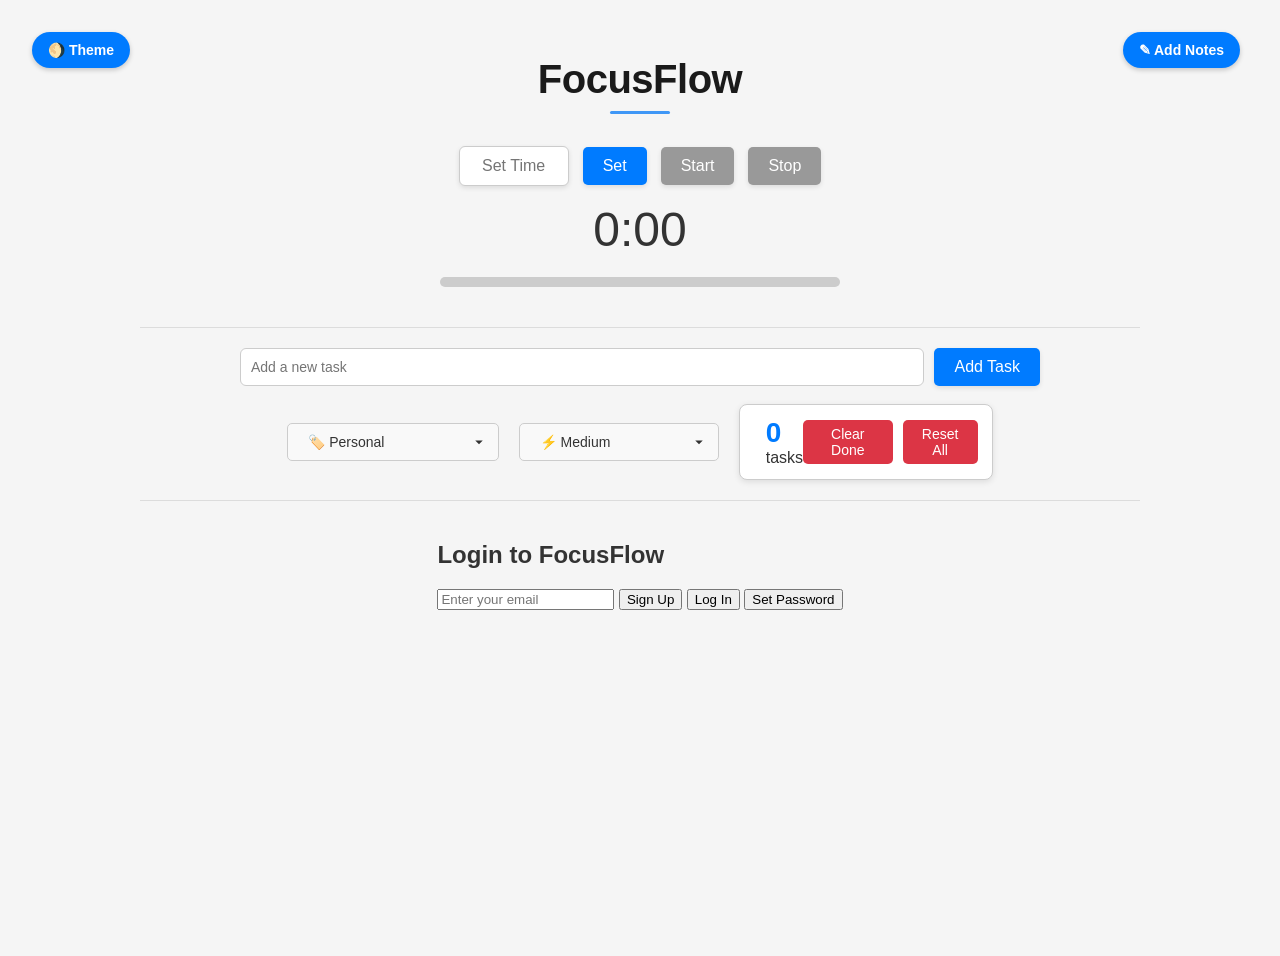
==== root/index.html @ 0ebc21f9 "Fix paths for CSS and JS files to relative paths" ====
<!DOCTYPE html>
<html lang="en">
<head>
  <meta charset="UTF-8" />
  <meta name="viewport" content="width=device-width, initial-scale=1" />
  <title>FocusFlow – Task Timer with Notes & Priorities</title>
  <script type="module" src="/js/script.js"></script>
  <link rel="stylesheet" href="/styles/styles.css" />

</head>
<body>
  <button id="themeToggle" class="theme-toggle-button" aria-pressed="false">🌖 Theme</button>

  <div id="mainContent">
    <h1>FocusFlow</h1>

    <div class="timer-controls">
      <input type="number" id="timeInput" class="input" min="1" placeholder="Set Time" autocomplete="off" />
      <button id="setButton" class="button">Set</button>
      <button id="startButton" class="button" disabled>Start</button>
      <button id="stopButton" class="button" disabled>Stop</button>
    </div>

    <div id="timer">0:00</div>
    <div id="timerBarContainer">
      <div id="timerBar"></div>
    </div>

    <hr class="custom-hr" />

    <div class="task-input-container">
      <label for="taskInput" class="sr-only">Add a new task</label>
      <input type="text" id="taskInput" placeholder="Add a new task" aria-label="Task Name" />
      <button id="addTaskButton" class="button">Add Task</button>
    </div>

    <div class="task-control-row">
      <select class="select-box category-select" id="categorySelect">
        <option value="Work">🏷️ Work</option>
        <option value="Personal" selected>🏷️ Personal</option>
        <option value="Health">🏷️ Health</option>
        <option value="__custom__">Add New Category…</option>
      </select>

      <select class="select-box priority-select" id="prioritySelect">
        <option value="Low">⚡ Low</option>
        <option value="Medium" selected>⚡ Medium</option>
        <option value="High">⚡ High</option>
        <option value="__custom__">Add New Priority…</option>
      </select>

      <div id="taskCountToday" class="task-counter-line">
        <div class="task-counter-content">
          <div class="counter-text">
            <span class="count">0</span>
            <span class="label">tasks</span> </div>
          <div class="task-actions">
            <button id="clearFinishedBtn" class="reset-button">Clear Done</button> <button id="resetCountBtn" class="reset-button">Reset All</button> </div>
        </div>
      </div>
    </div>

    <hr class="custom-hr" />

    <button id="toggleNotes" class="notes-toggle">✎ Add Notes</button>

    <button id="undoResetBtn" class="undo-button" style="display: none;">Undo Reset</button>
  </div>

  <div id="auth-section">
    <h2>Login to FocusFlow</h2>
<input type="email" id="resetEmailInput" placeholder="Enter your email" />
    <button id="signUpBtn">Sign Up</button>
    <button id="signInBtn">Log In</button>
    <button id="sendResetEmailBtn">Set Password</button>
  </div>

  <div id="app-section" style="display:none;">
    <h2>Welcome to FocusFlow!</h2>
    <button id="logoutBtn">Logout</button>
    <ul id="taskList"></ul> </div>

  <div id="notesSidebar" class="notes-sidebar">
    <div class="notes-header">
      <h2>🗒️ Notes</h2>
      <button id="closeNotes" class="close-button">✖</button>
    </div>
    <div class="notes-body">
      <textarea id="notesArea" placeholder="Write your notes here..."></textarea>
      <div id="renderedNotes" class="markdown-output"></div>
    </div>
    <button id="resetNotesBtn" class="reset-notes-button">Reset Notes</button>
  </div>


</body>
</html>
---- styles/styles.css ----
:root {
  --bg: #f5f5f5;
  --fg: #333;
  --card-bg: #fff;
  --border: #ccc;
  --button-bg: #007bff;
  --button-fg: #fff;
  --input-bg: #fff;
  --select-bg: #f9f9f9;
}

body[data-theme="dark"] {
  --bg: #121212;
  --fg: #e0e0e0;
  --card-bg: #1e1e1e;
  --border: #444;
  --button-bg: #007bff;
  --button-fg: #fff;
  --input-bg: #1e1e1e;
  --select-bg: #2a2a2a;
}

/* CSS Reset and Base Setup */
body {
  display: flex;
  flex-direction: column;
  justify-content: flex-start;
  align-items: center;
  text-align: left;
  height: 100vh;
  padding: 20px;
  background-color: var(--bg);
  font-family: Arial, sans-serif;
  color: var(--fg);
}

/* Timer */
#timer {
  font-size: 48px;
  color: var(--fg); /* ✅ Replace this */
  margin-bottom: 20px;
}

#timer.active {
  opacity: 1;
  height: auto;
  pointer-events: auto;
}
#timerBarContainer {
  width: 100%;
  max-width: 400px;
  height: 10px;
  background-color: var(--border);
  border-radius: 5px;
  margin-bottom: 20px;
  overflow: hidden;
}

#timerBar {
  height: 100%;
  width: 0%;

    background-color:var(--button-bg);
  transition: width 1s linear;
}

/* Input Containers */
.task-input-container {
  display: flex;
  width: 100%;
  max-width: 800px; /* Optional max width */
  gap: 10px;
  align-items: center;
  margin-bottom: 10px;
}
.task-input-container input[type="text"] {
background-color: var(--input-bg);
  color: var(--fg);
  border: 1px solid var(--border);

  flex: 1;
  min-width: 0;
}
.task-input-container button {
  flex-shrink: 0;
}
.input-container,
.button-container {
  display: flex;
  width: 100%;
  max-width: 400px; /* Optional max width */
  gap: 10px;
  align-items: center;
  margin-bottom: 10px;
    justify-content: center;
}
.select-box:hover {
  background-color: var(--input-bg);
  border-color: var(--border);
}
.timer-controls {
  display: flex;
  gap: 14px;          /* space between input and buttons */
  align-items: center;
  margin-bottom: 1rem;
  margin-top: 1rem;
}

.timer-controls .input {
  width: 80px;       /* or whatever width you prefer for input */
  padding: 10px 14px;
  font-size: 1rem;
  border-radius: 6px;
  border: 1px solid #ccc;
}

/* Inputs and Buttons */
.input,
.button {
  padding: 10px 20px;
  font-size: 16px;
  border-radius: 5px;
  box-shadow: 0 2px 5px rgba(0, 0, 0, 0.1);
  transition: background-color 0.3s ease;
}

.input {
  background-color: var(--input-bg);
    color: var(--fg);
  border: 1px solid var(--border);
  width: 100px;
  text-align: center;
}


.button {
  border: none;
  color: var(--button-fg);
  background-color: var(--button-bg);
  cursor: pointer;
}

.button:disabled {
  background-color: #999;
  cursor: default;
}

.button:hover {
  background-color: #4aa2ff;
  border-color: #999;
}
/* Task Input */
#taskInput {
  flex-grow: 1;
  padding: 10px;
  font-size: 14px;
  border: 1px solid #ccc;
  width: 80%;
  text-align: left;
  border-radius: 6px;
}

/* Task List */
#taskList {
  width: 100%;
  max-width: 900px;
  list-style: none;
  padding: 0;
  margin: 0;
}

#taskList li {
  background: var(--card-bg);
    color: var(--fg);
  flex-wrap: wrap;
  padding-top: 0px;
  padding-bottom: 0px;
  padding-left: 10px;
  padding-right: 10px;
  margin-bottom: 8px;
  border-radius: 5px;
  display: flex;
  align-items: center;
  gap: 10px;
  box-shadow: 0 1px 3px rgba(0,0,0,0.1);
    transition: all 0.2s ease-in-out;
}
#taskList input[type="checkbox"] {
  accent-color: #007bff; /* Green for completed tasks */
}

#taskList li.finished {
  background-color: rgba(0, 0, 0, 0.05); /* Light gray in light mode */
  opacity: 0.6;
}

body[data-theme="dark"] #taskList li.finished {
  background-color: rgba(255, 255, 255, 0.08); /* Slightly lighter for dark mode */
  opacity: 0.5;
}

#taskList li.finished span.task-text {
  text-decoration: line-through;
  color: #666;
}

.task-text {
  flex: 1;
   flex-basis: 20%;
  flex-grow: 1;
  flex-shrink: 1;
  min-width: 0;
    line-height: 1.5;
  overflow-wrap: break-word;
  word-break: break-word;
  white-space: normal;
}

#taskList li:not(.finished):hover {
  box-shadow: 0 0 8px rgba(74, 162, 255, 0.4);
  transition: all 0.2s ease;
  z-index: 1;
  position: relative;
}

body[data-theme="dark"] #taskList li:not(.finished):hover {
  background-color: #2a2a2a;
  box-shadow: 0 0 8px rgba(74, 162, 255, 0.4);
}

/* Task Buttons */
.delete-button {
  background: #dc3545;
  border: none;
  color: white;
  padding: 5px 10px;
  border-radius: 3px;
  cursor: pointer;
}

.delete-button:hover {
  background: #b02a37;
}

.task-timer {
  min-width: 48px;
  padding: 4px 10px;
  font-family: monospace;
  font-size: 12px;
  text-align: center;
  background-color: var(--background, #f0f0f0);
  border: 1px solid var(--select-bg, #ccc);
  border-radius: 12px;
  color: var(--text-color, #333);
}
[data-theme="dark"] .task-timer {
  background-color: #222;
  border-color: #303030;
  color: #ddd;
}


.timer-button {
  background: #28a745;
  border: none;
  color: white;
  padding: 5px 10px;
  border-radius: 3px;
  cursor: pointer;
}

.timer-button.stop {
  background: #ffc107;
  color: black;
}

.timer-button:disabled {
  background: #ccc;
  cursor: default;
}


/* Drag & Drop */
#taskList li.dragging {
  opacity: 0.5;
}

#taskList li.dragover {
  border-top: 2px solid #007bff;
}

/* Notes Toggle */  
.notes-toggle {
  position: fixed;
  top: 20px;
  right: 20px;
  z-index: 1001;
  padding: 10px 16px;
  font-size: 14px;
    font-weight: bold;
  background-color: var(--button-bg);
  color: var(--button-fg);
  border: none;
  border-radius: 20px;
  cursor: pointer;
  margin-right: 20px;
  margin-top: 12px;
    box-shadow: 0 2px 5px rgba(0, 0, 0, 0.2);
      transition: background-color 0.3s ease, color 0.3s ease, transform 0.1s ease;
}
  .notes-toggle:hover {
    background-color: #4aa2ff;
    transform: scale(1.05);
  }

.notes-toggle:active {
  transform: scale(0.97);
}


/* Notes Sidebar */
.notes-sidebar {
  position: fixed;
  top: 0;
  right: -100%;
  width: 350px;
  max-width: 100%;
  height: 95%;
  background: var(--card-bg);
  box-shadow: -2px 0 8px rgba(0, 0, 0, 0.2);
  transition: right 0.3s ease-in-out;
  z-index: 1000;
  padding: 20px;
  display: flex;
    border-radius: 20px 0px 0px 20px;
  flex-direction: column;
  overflow-y: auto;
    color: var(--fg);
}

.notes-sidebar.open {
  right: 0;
}

.notes-header {
  display: flex;
  justify-content: space-between;
  align-items: center;
  margin-bottom: 10px;
  padding-left: 10px;
}

.close-button {
  background: none;
  border: none;
  font-size: 20px;
  cursor: pointer;
  padding: 0;
  color: #888;
  transition: color 0.2s ease;
  margin-right: 1.5rem;
}
.close-button:hover,
.close-button:focus {
  color: #ff3b3b; /* bright red to indicate close */
  outline: none;
  
}

.notes-body {
  display: flex;
  flex-direction: column;
  height: 100%;
  gap: 10px;
  justify-content: space-between;
  flex-grow: 1;
}

#notesArea {
  height: 100%;
  width: 95%;
  resize: vertical;
  padding: 10px;
  font-size: 14px;
  border-radius: 5px;
  border: 1px solid var(--border);
  font-family: sans-serif;
  box-sizing: border-box;
    background-color: var(--input-bg);
      color: var(--fg);
}

.reset-notes-button {
  align-self: center;
  background-color: #dc3545;
  color: white;
  border: none;
  padding: 8px 14px;
  font-size: 14px;
  border-radius: 5px;
  cursor: pointer;
  transition: background-color 0.2s ease;
  margin-top: 10px;
  margin-bottom: 5px;
  max-width: 150px;
}

.reset-notes-button:hover {
  background-color: #b02a37;
}


.task-counter-content .count {
  font-size: 28px;
  font-weight: bold;
  color: var(--button-bg);
  min-width: 30px;
}

.task-counter-content .label {
  font-size: 16px;
  color: var(--fg);
}

.reset-button {
  background-color: #dc3545;
  border: none;
  color: white;
  padding: 6px 12px;
  font-size: 14px;
  border-radius: 5px;
  cursor: pointer;
  transition: background-color 0.2s ease;
}

.reset-button:hover {
  background-color: #b02a37;
}

.undo-button {
  background-color: #ffc107;
  border: none;
  color: #333;
  padding: 6px 12px;
  font-size: 14px;
  border-radius: 5px;
  margin-top: 10px;
  cursor: pointer;
  transition: background-color 0.2s ease;
  margin-top: 10px;
}

.undo-button:hover {
  background-color: #e0a800;
}

#mainContent {
  width: 90%;
  margin: 0 auto;
  transition: transform 0.3s ease;
  display: flex;
  flex-direction: column;
  align-items: center;
}

body.notes-open #mainContent {
  transform: translateX(-200px);
}

.edit-button {
  background: none;
  border: none;
  color: #007bff;
  font-size: 14px;         /* slightly bigger for better click/tap */
  cursor: pointer;
  padding: 4px 2px;        /* balanced padding for clickable area */
  border-radius: 4px;      /* subtle rounding for better look */
  transition: background-color 0.2s ease;
}

.edit-button:hover,
.edit-button:focus {
  background-color: rgba(0, 123, 255, 0.1);
  outline: none;           /* remove default outline */
}

.edit-button:focus-visible {
  outline: 2px solid #007bff; /* accessible focus ring */
  outline-offset: 2px;
}

.task-edit-input {
  flex-grow: 1;
  font-size: 16px;
  padding: 8px 16px;
  max-width: 80%;
  border-radius: 15px;
  border: 1px solid var(--border);
  box-sizing: border-box;
  transition: border-color 0.2s ease, box-shadow 0.2s ease;
}

.task-edit-input:focus {
  border-color: var(--button-bg);
  box-shadow: 0 0 5px var(--button-bg);
  outline: none;
}

/* Task Markdown Styles */
.task-text h1,
.task-text h2,
.task-text h3 {
  margin: 4px 0;
}

.task-text strong {
  font-weight: bold;
}

.task-text em {
  font-style: italic;
}

.task-text code {
  font-family: monospace;
  background-color: #eee;
  padding: 2px 4px;
  border-radius: 4px;
}


.category-label {
  display: inline-block;
  background-color: var(--select-bg);
  color: var(--fg);
  padding-left: 8px;
  padding-right: 12px;
  padding-top: 4px;
  padding-bottom: 4px;
  font-size: 12px;
  border-radius: 12px;
  user-select: none;
  transition: background-color 0.2s ease;
    width: 70px;
  text-align: center;  
}

.category-label:hover {
  background-color: #ccc;
}

body[data-theme="dark"] .category-label:hover {
  background-color: #333; /* or #444 if you want it slightly lighter */
}

.category-label.active-category {
  background-color: #007bff;
  color: white;
}


.priority-label {
  font-size: 12px;
  padding-left: 8px;
  padding-right: 10px;
  padding-top: 4px;
  padding-bottom: 4px;
  border-radius: 12px;
  background-color: var(--select-bg);
  transition: background-color 0.2s ease;
  user-select: none;
  width: 80px;
  text-align: center;
}


.priority-label.active-priority {
  background-color: #007bff; /* red for high priority vibe */
  color: var(--fg);
  border-radius: 12px;
  padding-left: 10px;
  padding-right: 10px;
  cursor: pointer;
  user-select: none;
    text-align: center;
}
.priority-label:hover {
  background-color: #ccc;
}

body[data-theme="dark"] .priority-label:hover {
  background-color: #333; /* or #444 if you want it slightly lighter */
}

.priority-label.active-category {
  background-color: #007bff;
  color: white;
}
.select-box {
  appearance: none;
  -webkit-appearance: none;
  -moz-appearance: none;
  flex: 1 1 auto;
  display: flex;
  align-items: center;
  padding: 10px 20px; /* more space on right for arrow */
  font-size: 14px;
  border-radius: 5px;
  border: 1px solid var(--border);
  min-height: auto;
  width: auto;
  text-align: left;
  background-color: var(--select-bg);
  color: var(--fg);

  /* Custom dropdown arrow */
  background-image: url("data:image/svg+xml;utf8,<svg fill='%23333' height='' viewBox='0 0 24 24' width='10' xmlns='http://www.w3.org/2000/svg'><path d='M7 10l5 5 5-5z'/></svg>");
  background-repeat: no-repeat;
  background-position: right 10px center;
  background-size: 18px;
}
.theme-toggle-button {
  position: fixed;
  top: 32px;
  left: 32px;
  z-index: 1001;
  padding: 10px 16px;
  font-size: 14px;
  font-weight: bold;
  border: none;
  border-radius: 20px;
  background-color: var(--button-bg);
  color: var(--button-fg);
  cursor: pointer;
  box-shadow: 0 2px 5px rgba(0, 0, 0, 0.2);
  transition: background-color 0.3s ease, color 0.3s ease, transform 0.1s ease;
}

.theme-toggle-button:hover {
  background-color: #4aa2ff;
  transform: scale(1.05);
}

.theme-toggle-button:active {
  transform: scale(0.97);
}

.task-counter-content {
  display: flex;
  justify-content: space-between;
  align-items: center;
  width: 100%;
  max-width: 800px;
  margin: 0 auto;
}

.counter-text {
  display: flex;
  flex-direction: column;
}

.task-actions {
  display: flex;
  gap: 10px;
}
.task-control-row {
  display: flex;
  align-items: center;
  justify-content: space-between;
  flex-wrap: wrap; /* for responsiveness */
  gap: 20px;
  max-width: 800px;
  margin: 8px auto 0px;
}

.select-box {
  min-width: 200px;
}

.task-counter-line {
  flex: 1;
  border: 1px solid var(--border);
  border-radius: 8px;          /* Rounded corners */
  padding: 12px 16px;          /* Comfortable padding inside */
  background-color: var(--card-bg);  /* Use card background for contrast */
  box-shadow: 0 2px 6px rgba(0,0,0,0.1); /* subtle shadow for depth */
  display: flex;
  align-items: center;
  justify-content: space-between;  /* Spread content horizontally */
  gap: 15px;                      /* Space between children */
  min-width: 220px;               /* Ensure it doesn’t shrink too much */
  transition: background-color 0.3s ease, border-color 0.3s ease;
}
.task-counter-line:hover {
  border-color: var(--select-bg);
  cursor: default;
}

.task-counter-content {
  display: flex;
  justify-content: space-between;
  align-items: center;
  min-width: 220px;
  margin-left: 2px;
}

.counter-text {
  display: flex;
  flex-direction: column;
  padding-left: 8px;
}

.task-actions {
  display: flex;
  gap: 10px;
}
/* Remove number input spinners in most browsers */
input[type=number]::-webkit-inner-spin-button, 
input[type=number]::-webkit-outer-spin-button { 
  -webkit-appearance: none;
  margin: 0; 
}

hr.custom-hr {
  width: 100%;
  max-width: 1000px;
  margin: 20px auto;
  border: none;
  border-top: 1px solid var(--border, #242424); /* use your CSS variable or fallback */
  opacity: 0.6;
}
.sr-only {
  position: absolute;
  width: 1px;
  height: 1px;
  margin: -1px;
  padding: 0;
  overflow: hidden;
  clip: rect(0 0 0 0);
  white-space: nowrap;
  border: 0;
}
#categorySelect option[value="__custom__"] {
  color: #666;
  background-color: #f0f0f0;
}
#prioritySelect option[value="__custom__"] {
  color: #666;
  background-color: #f0f0f0;
}
@media (max-width: 480px) {
  #taskList {
    padding: 0 8px;
  }

  #taskList li {
    flex-direction: column;
    align-items: flex-start;
    padding: 12px;
    gap: 12px;
    font-size: 16px;
  }

  .task-text {
    width: 100%;
    font-size: 16px;
  }

  .task-timer {
    font-size: 14px;
    padding: 6px 12px;
    width: 92%;
  }

  .timer-button,
  .delete-button {
    width: 100%;
    font-size: 16px;
    padding: 10px;
  }

  .category-label,
  .priority-label {
    width: 94%;
    text-align: center;
    font-size: 15px;
  }

  .edit-button {
    width: 20%;
    font-size: 16px;
    padding: 8px 10px;
  }

  #taskList li:not(.finished):hover {
    transform: none;
    box-shadow: none;
  }
}
h1 {
  font-size: 2.5rem;
  font-weight: 700;
  letter-spacing: -0.5px;
  margin-bottom: 1rem;
  color: var(--title-color, #1a1a1a);
  text-align: center;
  line-height: 1.2;
  font-family: "Segoe UI", Roboto, sans-serif;
}

/* Optional: Theme support */

body[data-theme="dark"] h1 {

    color: #007bff;
}
h1::after {
  content: "";
  display: block;
  width: 60px;
  height: 3px;
  background: #3f97f6;
  margin: 8px auto 0;
  border-radius: 4px;
}
.subtask-list {
  list-style: none;
  padding-left: 1.5em;
  margin-top: 0.5em;
}

.subtask-item {
  display: flex;
  align-items: center;
  gap: 0.5em;
  padding: 2px 0;
}

.subtask-item.finished span {
  text-decoration: line-through;
  opacity: 0.6;
}

.subtask-toggle,
.subtask-add-button {
  margin-top: 4px;
  font-size: 12px;
  background: transparent;
  border: none;
  color: #007bff;
  cursor: pointer;
}
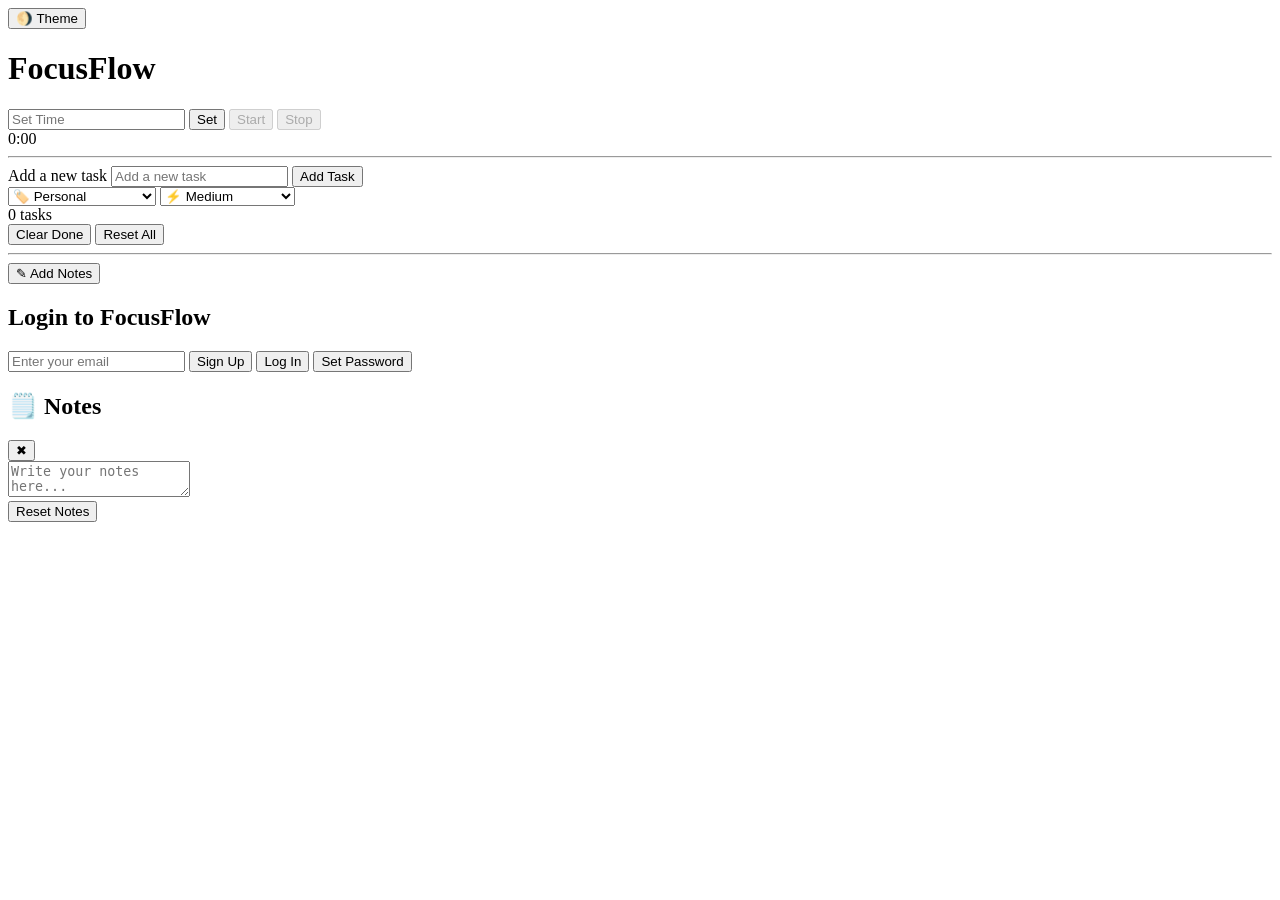
==== commit 3dccace5: "Update index.html" ====
--- a/root/index.html
+++ b/root/index.html
@@ -4,8 +4,8 @@
   <meta charset="UTF-8" />
   <meta name="viewport" content="width=device-width, initial-scale=1" />
   <title>FocusFlow – Task Timer with Notes & Priorities</title>
-  <script type="module" src="/js/script.js"></script>
-  <link rel="stylesheet" href="/styles/styles.css" />
+  <script type="module" src="script.js"></script>
+  <link rel="stylesheet" href="styles.css" />
 
 </head>
 <body>
@@ -94,4 +94,4 @@
 
 
 </body>
-</html>+</html>
